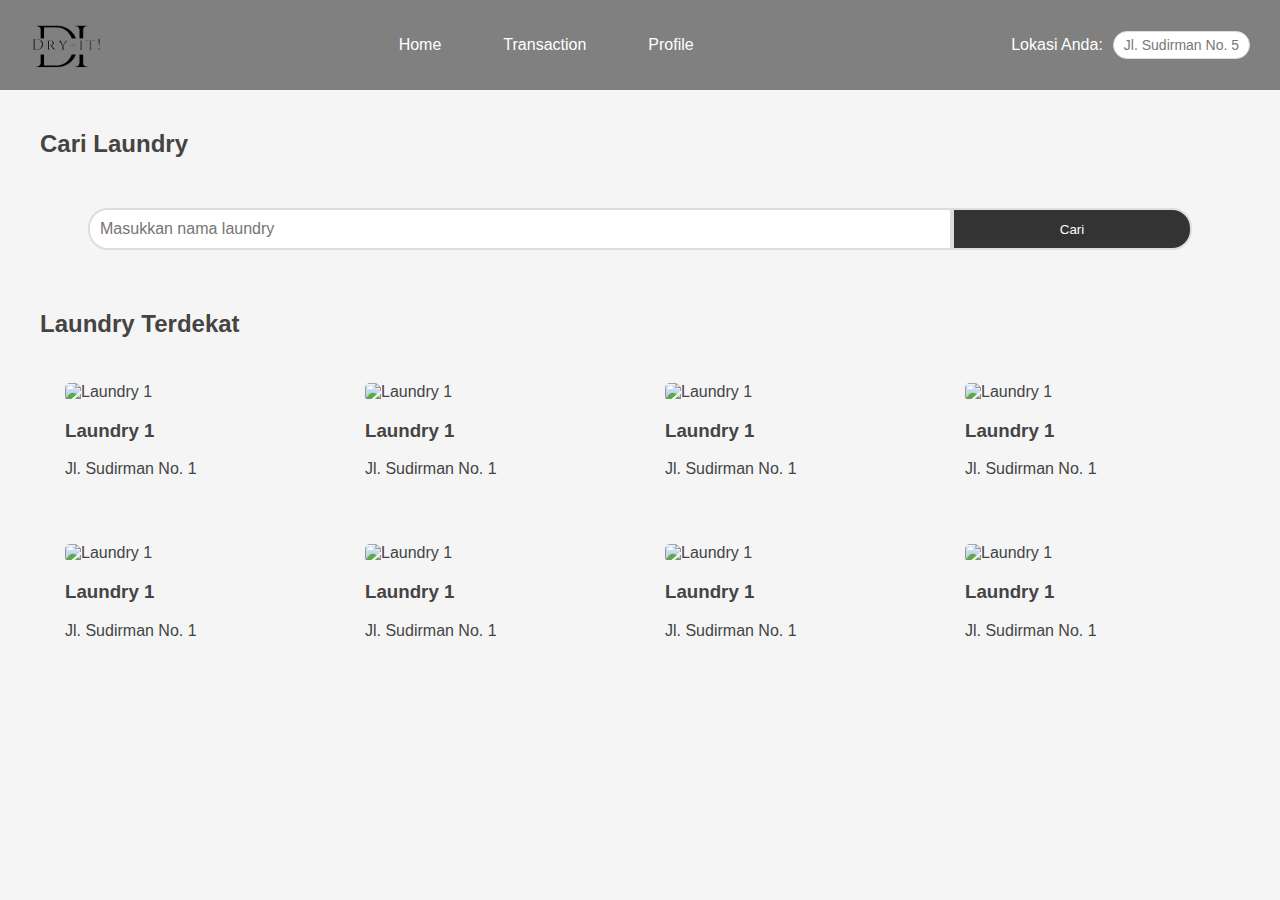
==== index.html @ 4c3f9113 "add logo, index.html, forgot-password.html" ====
<!DOCTYPE html>
<html>
  <head>
    <meta charset="UTF-8">
    <title>Dry-It | Dashboard</title>
    <link rel="stylesheet" href="style-index.css">
  </head>
  <body>
    <!-- Header -->
    <header>
      <div class="logo">
        <img src="logo2.png" alt="Dry-It Logo">
      </div>
      
      <nav>
        <ul>
          <li><a href="#">Home</a></li>
          <li><a href="#">Transaction</a></li>
          <li class="profile">
            <a href="#">Profile</a>
            <ul>
              <li><a href="#">View Profile</a></li>
              <li><a href="#">Logout</a></li>
            </ul>
          </li>
        </ul>
      </nav>
      
      <div class="location">
        <p>Lokasi Anda:</p>
        <button class="btn-location">Jl. Sudirman No. 5</button>
      </div>
    </header>

    <!-- Cari Laundry -->
    <section class="search">
      <div class="container">
        <h2>Cari Laundry</h2>
        <form>
          <input type="text" placeholder="Masukkan nama laundry">
          <button>Cari</button>
        </form>
      </div>
    </section>

    <!-- Laundry Terdekat -->
    <section class="nearby">
      <div class="container">
        <h2>Laundry Terdekat</h2>
        <div class="laundries">
          <div class="laundry">
            <img src="https://st.hzcdn.com/simgs/7d21b53308a355c8_4-6734/farmhouse-laundry-room.jpg" alt="Laundry 1">
            <h3>Laundry 1</h3>
            <p>Jl. Sudirman No. 1</p>
          </div>
          <div class="laundry">
            <img src="https://st.hzcdn.com/simgs/7d21b53308a355c8_4-6734/farmhouse-laundry-room.jpg" alt="Laundry 1">
            <h3>Laundry 1</h3>
            <p>Jl. Sudirman No. 1</p>
          </div>
          <div class="laundry">
            <img src="https://st.hzcdn.com/simgs/7d21b53308a355c8_4-6734/farmhouse-laundry-room.jpg" alt="Laundry 1">
            <h3>Laundry 1</h3>
            <p>Jl. Sudirman No. 1</p>
          </div>
          <div class="laundry">
            <img src="https://st.hzcdn.com/simgs/7d21b53308a355c8_4-6734/farmhouse-laundry-room.jpg" alt="Laundry 1">
            <h3>Laundry 1</h3>
            <p>Jl. Sudirman No. 1</p>
          </div>
          <div class="laundry">
            <img src="https://st.hzcdn.com/simgs/7d21b53308a355c8_4-6734/farmhouse-laundry-room.jpg" alt="Laundry 1">
            <h3>Laundry 1</h3>
            <p>Jl. Sudirman No. 1</p>
          </div>
          <div class="laundry">
            <img src="https://st.hzcdn.com/simgs/7d21b53308a355c8_4-6734/farmhouse-laundry-room.jpg" alt="Laundry 1">
            <h3>Laundry 1</h3>
            <p>Jl. Sudirman No. 1</p>
          </div>
          <div class="laundry">
            <img src="https://st.hzcdn.com/simgs/7d21b53308a355c8_4-6734/farmhouse-laundry-room.jpg" alt="Laundry 1">
            <h3>Laundry 1</h3>
            <p>Jl. Sudirman No. 1</p>
          </div>
          <div class="laundry">
            <img src="https://st.hzcdn.com/simgs/7d21b53308a355c8_4-6734/farmhouse-laundry-room.jpg" alt="Laundry 1">
            <h3>Laundry 1</h3>
            <p>Jl. Sudirman No. 1</p>
          </div>
        </div>
      </div>
    </section>

  </body>
</html>
---- style-index.css ----
/* Style untuk seluruh halaman */
body {
    margin: 0;
    font-family: sans-serif;
    color: #444;
    background-color: #f5f5f5;
  }
  
  /* Style untuk header */
  header {
    background-color: gray;
    color: #fff;
    padding: 20px;
    display: flex;
    justify-content: space-between;
    align-items: center;
    position: sticky;
    top: 0;
    z-index: 1;
  }

  nav {
    background-color: gray;
    height: 10px;
    display: flex;
    justify-content: space-between;
    align-items: center;
  }
  
  nav ul {
    list-style-type: none;
    margin: 0;
    padding: 0;
    display: flex;
  }
  
  nav li {
    margin-right: 30px;
  }
  
  nav li a {
    display: block;
    color: white;
    text-align: center;
    padding: 14px 16px;
    text-decoration: none;
  }
  
  nav li:hover {
    font-weight: bold;
  }
  
  nav li.profile ul {
    font-weight: normal;
    display: none;
    position: absolute;
    background-color: gray;
  }
  
  nav li.profile:hover ul {
    display: block;
  }
  
  nav li.profile ul li {
    display: block;
    margin: 0;
  }
  
  nav li.profile ul li a {
    display: block;
    padding: 10px 20px;
  }
  
  
  /* Style untuk logo */
  .logo {
    display: flex;
    align-items: center;
  }
  
  .logo img {
    height: 50px;
    margin-right: 10px;
    margin-left: 10px;
  }
  
  /* Style untuk tombol lokasi */
  .location {
    display: flex;
    align-items: center;
    margin-right: 10px;
  }

  .location p {
    margin-right: 10px;
  }

  .btn-location {
    background-color: #fff;
    border: 1px solid #ddd;
    padding: 5px 10px;
    border-radius: 20px;
    color: #777;
    font-size: 14px;
    cursor: pointer;
    transition: all 0.3s ease;
  }
  
  .btn-location:hover {
    background-color: #ddd;
    color: #333;
    border-color: #333;
  }
  
  /* Style untuk container */
  .container {
    max-width: 1200px;
    margin: 0 auto;
    padding: 0 20px;
  }
  
  /* Style untuk section */
  section {
    padding: 20px;
  }
  
  /* Style untuk search form */
  .search form {
    display: flex;
    justify-content: center;
    align-items: center;
    margin-top: 50px;
  }
  
  .search input[type="text"] {
    padding: 10px;
    font-size: 16px;
    border: 2px solid #ddd;
    border-radius: 20px 0 0 20px;
    width: 70%;
  }
  
  .search button {
    background-color: #333;
    color: #fff;
    border: 2px solid #ddd;
    border-radius: 0 20px 20px 0;
    padding: 11.6px;
    width: 20%;
  }
  
  /* atur laundry biar horizontal */
  .laundries {
    display: flex;
    justify-content: center;
    flex-wrap: wrap;
  }

  .laundry {
    display: inline-block; /* menampilkan elemen secara horizontal */
    width: calc(25% - 50px); /* menentukan lebar elemen */
    margin: 25px; /* memberi jarak antar elemen */
    vertical-align: top; /* mengatur elemen ke posisi paling atas */
  }

  .laundry img {
    width: 100%;
    height: 200px;
    object-fit: cover;
    border-radius: 5px;
  }
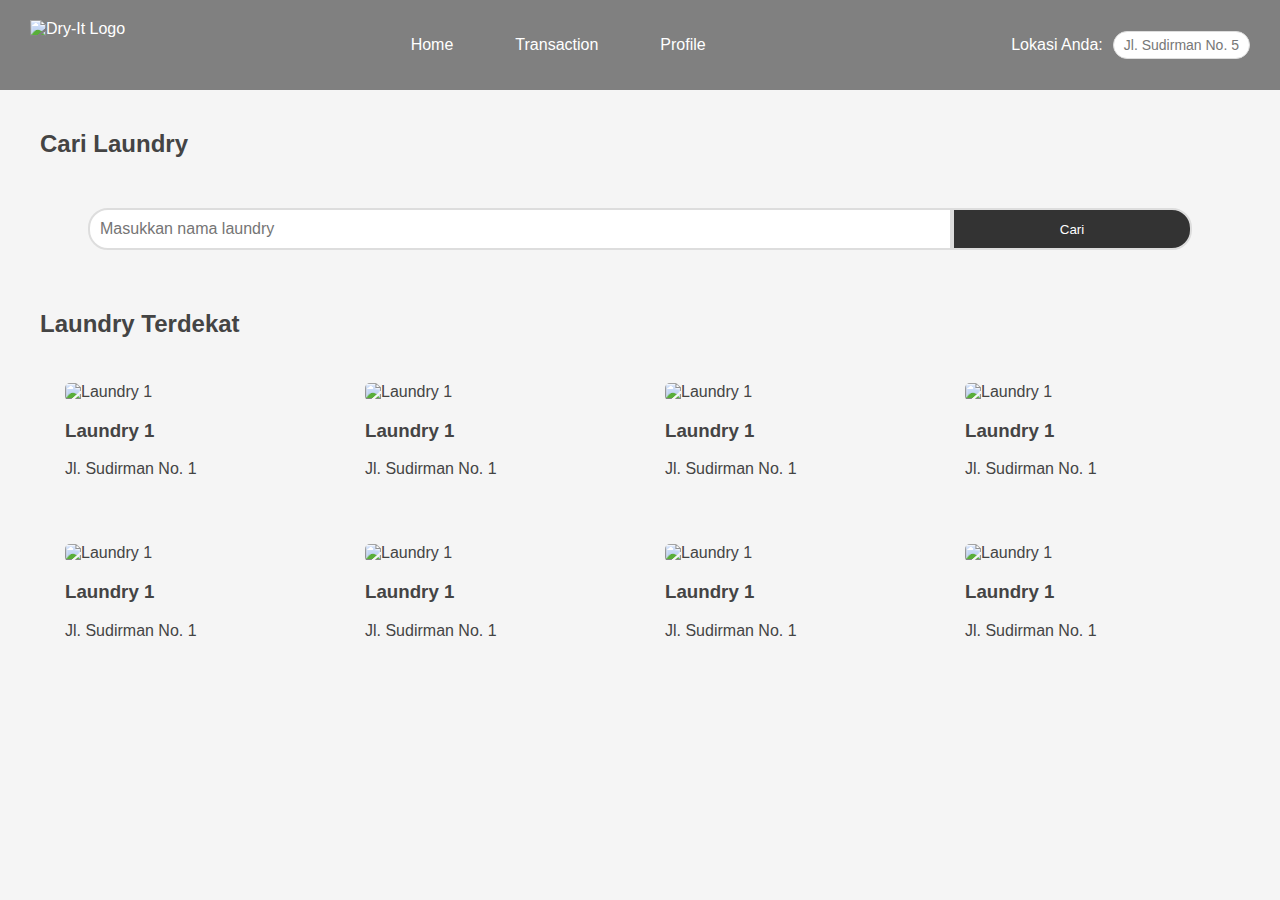
==== commit 3d07a288: "new update Stephan master" ====
--- a/index.html
+++ b/index.html
@@ -3,13 +3,14 @@
   <head>
     <meta charset="UTF-8">
     <title>Dry-It | Dashboard</title>
-    <link rel="stylesheet" href="style-index.css">
+    <link rel="stylesheet" href="index.css">
+    <link rel="shortcut icon" href="https://cdn.discordapp.com/attachments/524461320314028052/1090297730372472842/LogoSEcropped.png" type="image/x-icon">
   </head>
   <body>
     <!-- Header -->
     <header>
       <div class="logo">
-        <img src="logo2.png" alt="Dry-It Logo">
+        <img src="https://cdn.discordapp.com/attachments/524461320314028052/1090298933110124737/logo2.png" alt="Dry-It Logo">
       </div>
       
       <nav>
--- a/index.css
+++ b/index.css
@@ -0,0 +1,173 @@
+/* Style untuk seluruh halaman */
+body {
+    margin: 0;
+    font-family: sans-serif;
+    color: #444;
+    background-color: #f5f5f5;
+  }
+  
+  /* Style untuk header */
+  header {
+    background-color: gray;
+    color: #fff;
+    padding: 20px;
+    display: flex;
+    justify-content: space-between;
+    align-items: center;
+    position: sticky;
+    top: 0;
+    z-index: 1;
+  }
+
+  nav {
+    background-color: gray;
+    height: 10px;
+    display: flex;
+    justify-content: space-between;
+    align-items: center;
+  }
+  
+  nav ul {
+    list-style-type: none;
+    margin: 0;
+    padding: 0;
+    display: flex;
+  }
+  
+  nav li {
+    margin-right: 30px;
+  }
+  
+  nav li a {
+    display: block;
+    color: white;
+    text-align: center;
+    padding: 14px 16px;
+    text-decoration: none;
+  }
+  
+  nav li:hover {
+    font-weight: bold;
+  }
+  
+  nav li.profile ul {
+    font-weight: normal;
+    display: none;
+    position: absolute;
+    background-color: gray;
+  }
+  
+  nav li.profile:hover ul {
+    display: block;
+  }
+  
+  nav li.profile ul li {
+    display: block;
+    margin: 0;
+  }
+  
+  nav li.profile ul li a {
+    display: block;
+    padding: 10px 20px;
+  }
+  
+  
+  /* Style untuk logo */
+  .logo {
+    display: flex;
+    align-items: center;
+  }
+  
+  .logo img {
+    height: 50px;
+    margin-right: 10px;
+    margin-left: 10px;
+  }
+  
+  /* Style untuk tombol lokasi */
+  .location {
+    display: flex;
+    align-items: center;
+    margin-right: 10px;
+  }
+
+  .location p {
+    margin-right: 10px;
+  }
+
+  .btn-location {
+    background-color: #fff;
+    border: 1px solid #ddd;
+    padding: 5px 10px;
+    border-radius: 20px;
+    color: #777;
+    font-size: 14px;
+    cursor: pointer;
+    transition: all 0.3s ease;
+  }
+  
+  .btn-location:hover {
+    background-color: #ddd;
+    color: #333;
+    border-color: #333;
+  }
+  
+  /* Style untuk container */
+  .container {
+    max-width: 1200px;
+    margin: 0 auto;
+    padding: 0 20px;
+  }
+  
+  /* Style untuk section */
+  section {
+    padding: 20px;
+  }
+  
+  /* Style untuk search form */
+  .search form {
+    display: flex;
+    justify-content: center;
+    align-items: center;
+    margin-top: 50px;
+  }
+  
+  .search input[type="text"] {
+    padding: 10px;
+    font-size: 16px;
+    border: 2px solid #ddd;
+    border-radius: 20px 0 0 20px;
+    width: 70%;
+  }
+  
+  .search button {
+    background-color: #333;
+    color: #fff;
+    border: 2px solid #ddd;
+    border-radius: 0 20px 20px 0;
+    padding: 11.6px;
+    width: 20%;
+  }
+  
+  /* atur laundry biar horizontal */
+  .laundries {
+    display: flex;
+    justify-content: center;
+    flex-wrap: wrap;
+  }
+
+  .laundry {
+    display: inline-block; /* menampilkan elemen secara horizontal */
+    width: calc(25% - 50px); /* menentukan lebar elemen */
+    margin: 25px; /* memberi jarak antar elemen */
+    vertical-align: top; /* mengatur elemen ke posisi paling atas */
+  }
+
+  .laundry img {
+    width: 100%;
+    height: 200px;
+    object-fit: cover;
+    border-radius: 5px;
+  }
+
+  
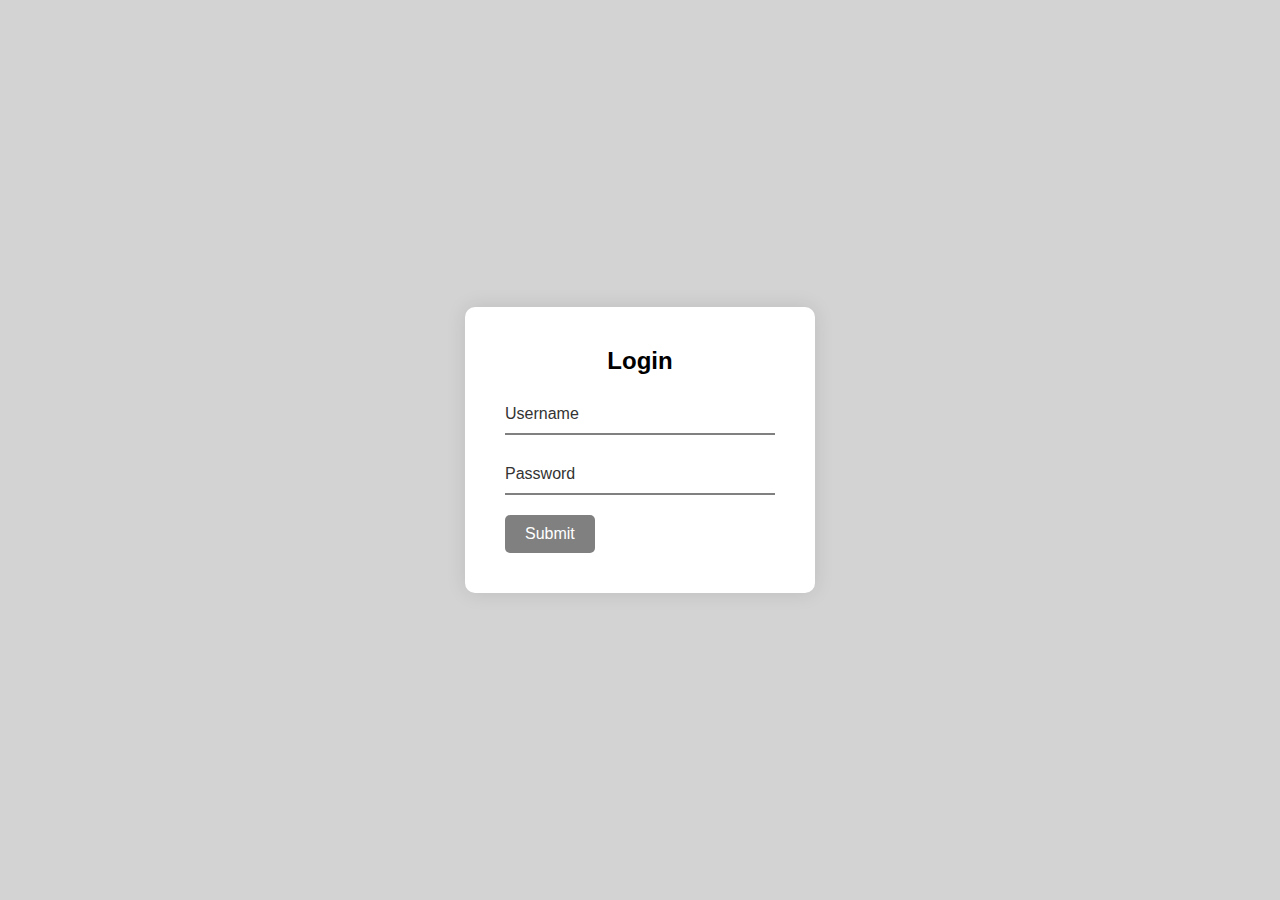
==== commit a379ae74: "change index" ====
--- a/index.html
+++ b/index.html
@@ -1,97 +1,29 @@
-<!DOCTYPE html>
-<html>
-  <head>
-    <meta charset="UTF-8">
-    <title>Dry-It | Dashboard</title>
-    <link rel="stylesheet" href="index.css">
-    <link rel="shortcut icon" href="https://cdn.discordapp.com/attachments/524461320314028052/1090297730372472842/LogoSEcropped.png" type="image/x-icon">
-  </head>
-  <body>
-    <!-- Header -->
-    <header>
-      <div class="logo">
-        <img src="https://cdn.discordapp.com/attachments/524461320314028052/1090298933110124737/logo2.png" alt="Dry-It Logo">
-      </div>
-      
-      <nav>
-        <ul>
-          <li><a href="#">Home</a></li>
-          <li><a href="#">Transaction</a></li>
-          <li class="profile">
-            <a href="#">Profile</a>
-            <ul>
-              <li><a href="#">View Profile</a></li>
-              <li><a href="#">Logout</a></li>
-            </ul>
-          </li>
-        </ul>
-      </nav>
-      
-      <div class="location">
-        <p>Lokasi Anda:</p>
-        <button class="btn-location">Jl. Sudirman No. 5</button>
-      </div>
-    </header>
-
-    <!-- Cari Laundry -->
-    <section class="search">
-      <div class="container">
-        <h2>Cari Laundry</h2>
-        <form>
-          <input type="text" placeholder="Masukkan nama laundry">
-          <button>Cari</button>
-        </form>
-      </div>
-    </section>
-
-    <!-- Laundry Terdekat -->
-    <section class="nearby">
-      <div class="container">
-        <h2>Laundry Terdekat</h2>
-        <div class="laundries">
-          <div class="laundry">
-            <img src="https://st.hzcdn.com/simgs/7d21b53308a355c8_4-6734/farmhouse-laundry-room.jpg" alt="Laundry 1">
-            <h3>Laundry 1</h3>
-            <p>Jl. Sudirman No. 1</p>
-          </div>
-          <div class="laundry">
-            <img src="https://st.hzcdn.com/simgs/7d21b53308a355c8_4-6734/farmhouse-laundry-room.jpg" alt="Laundry 1">
-            <h3>Laundry 1</h3>
-            <p>Jl. Sudirman No. 1</p>
-          </div>
-          <div class="laundry">
-            <img src="https://st.hzcdn.com/simgs/7d21b53308a355c8_4-6734/farmhouse-laundry-room.jpg" alt="Laundry 1">
-            <h3>Laundry 1</h3>
-            <p>Jl. Sudirman No. 1</p>
-          </div>
-          <div class="laundry">
-            <img src="https://st.hzcdn.com/simgs/7d21b53308a355c8_4-6734/farmhouse-laundry-room.jpg" alt="Laundry 1">
-            <h3>Laundry 1</h3>
-            <p>Jl. Sudirman No. 1</p>
-          </div>
-          <div class="laundry">
-            <img src="https://st.hzcdn.com/simgs/7d21b53308a355c8_4-6734/farmhouse-laundry-room.jpg" alt="Laundry 1">
-            <h3>Laundry 1</h3>
-            <p>Jl. Sudirman No. 1</p>
-          </div>
-          <div class="laundry">
-            <img src="https://st.hzcdn.com/simgs/7d21b53308a355c8_4-6734/farmhouse-laundry-room.jpg" alt="Laundry 1">
-            <h3>Laundry 1</h3>
-            <p>Jl. Sudirman No. 1</p>
-          </div>
-          <div class="laundry">
-            <img src="https://st.hzcdn.com/simgs/7d21b53308a355c8_4-6734/farmhouse-laundry-room.jpg" alt="Laundry 1">
-            <h3>Laundry 1</h3>
-            <p>Jl. Sudirman No. 1</p>
-          </div>
-          <div class="laundry">
-            <img src="https://st.hzcdn.com/simgs/7d21b53308a355c8_4-6734/farmhouse-laundry-room.jpg" alt="Laundry 1">
-            <h3>Laundry 1</h3>
-            <p>Jl. Sudirman No. 1</p>
-          </div>
-        </div>
-      </div>
-    </section>
-
-  </body>
-</html>
+<!DOCTYPE html>
+<html>
+<head>
+	<title>Login Page</title>
+	<link rel="stylesheet" type="text/css" href="index.css">
+</head>
+<body>
+	<div class="login-box">
+		<h2>Login</h2>
+		<form>
+			<div class="user-box">
+				<input type="text" name="" required="">
+				<label>Username</label>
+			</div>
+			<div class="user-box">
+				<input type="password" name="" required="">
+				<label>Password</label>
+			</div>
+			<a href="#">
+				<span></span>
+				<span></span>
+				<span></span>
+				<span></span>
+				Submit
+			</a>
+		</form>
+	</div>
+</body>
+</html>
--- a/index.css
+++ b/index.css
@@ -1,173 +1,91 @@
-/* Style untuk seluruh halaman */
+* {
+	margin: 0;
+	padding: 0;
+	box-sizing: border-box;
+	font-family: sans-serif;
+}
+
 body {
-    margin: 0;
-    font-family: sans-serif;
-    color: #444;
-    background-color: #f5f5f5;
-  }
-  
-  /* Style untuk header */
-  header {
-    background-color: gray;
-    color: #fff;
-    padding: 20px;
-    display: flex;
-    justify-content: space-between;
-    align-items: center;
-    position: sticky;
-    top: 0;
-    z-index: 1;
-  }
+	background: lightgray;
+	display: flex;
+	justify-content: center;
+	align-items: center;
+	height: 100vh;
+}
+.avatar {
+    width: 150px;
+    height: 150px;
+    /* border-radius: 50%; */
+    /* background-color: #1abc9c; */
+    padding: 1px;
+    /* box-shadow: 0 0 20px 0px rgba(0, 0, 0, 0.3); */
+    position: relative;
+    top: -10px;
+    left: 50%;
+    transform: translateX(-50%);
+}
+.login-box {
+	width: 350px;
+	background:white;
+	padding: 40px;
+	border-radius: 10px;
+	box-shadow: 0 0 20px 0px rgba(0, 0, 0, 0.1);
+}
 
-  nav {
-    background-color: gray;
-    height: 10px;
-    display: flex;
-    justify-content: space-between;
-    align-items: center;
-  }
-  
-  nav ul {
-    list-style-type: none;
-    margin: 0;
-    padding: 0;
-    display: flex;
-  }
-  
-  nav li {
-    margin-right: 30px;
-  }
-  
-  nav li a {
-    display: block;
-    color: white;
-    text-align: center;
-    padding: 14px 16px;
-    text-decoration: none;
-  }
-  
-  nav li:hover {
-    font-weight: bold;
-  }
-  
-  nav li.profile ul {
-    font-weight: normal;
-    display: none;
-    position: absolute;
-    background-color: gray;
-  }
-  
-  nav li.profile:hover ul {
-    display: block;
-  }
-  
-  nav li.profile ul li {
-    display: block;
-    margin: 0;
-  }
-  
-  nav li.profile ul li a {
-    display: block;
-    padding: 10px 20px;
-  }
-  
-  
-  /* Style untuk logo */
-  .logo {
-    display: flex;
-    align-items: center;
-  }
-  
-  .logo img {
-    height: 50px;
-    margin-right: 10px;
-    margin-left: 10px;
-  }
-  
-  /* Style untuk tombol lokasi */
-  .location {
-    display: flex;
-    align-items: center;
-    margin-right: 10px;
-  }
+.login-box h2 {
+	text-align: center;
+	margin-bottom: 20px;
+	color: black;
+}
 
-  .location p {
-    margin-right: 10px;
-  }
+.user-box {
+	position: relative;
+	margin-bottom: 20px;
+}
 
-  .btn-location {
-    background-color: #fff;
-    border: 1px solid #ddd;
-    padding: 5px 10px;
-    border-radius: 20px;
-    color: #777;
-    font-size: 14px;
-    cursor: pointer;
-    transition: all 0.3s ease;
-  }
-  
-  .btn-location:hover {
-    background-color: #ddd;
-    color: #333;
-    border-color: #333;
-  }
-  
-  /* Style untuk container */
-  .container {
-    max-width: 1200px;
-    margin: 0 auto;
-    padding: 0 20px;
-  }
-  
-  /* Style untuk section */
-  section {
-    padding: 20px;
-  }
-  
-  /* Style untuk search form */
-  .search form {
-    display: flex;
-    justify-content: center;
-    align-items: center;
-    margin-top: 50px;
-  }
-  
-  .search input[type="text"] {
-    padding: 10px;
-    font-size: 16px;
-    border: 2px solid #ddd;
-    border-radius: 20px 0 0 20px;
-    width: 70%;
-  }
-  
-  .search button {
-    background-color: #333;
-    color: #fff;
-    border: 2px solid #ddd;
-    border-radius: 0 20px 20px 0;
-    padding: 11.6px;
-    width: 20%;
-  }
-  
-  /* atur laundry biar horizontal */
-  .laundries {
-    display: flex;
-    justify-content: center;
-    flex-wrap: wrap;
-  }
+.user-box input {
+	width: 100%;
+	padding: 10px 0;
+	font-size: 16px;
+	color: gray;
+	border: none;
+	border-bottom: 2px solid gray;
+	outline: none;
+	background: transparent;
+}
 
-  .laundry {
-    display: inline-block; /* menampilkan elemen secara horizontal */
-    width: calc(25% - 50px); /* menentukan lebar elemen */
-    margin: 25px; /* memberi jarak antar elemen */
-    vertical-align: top; /* mengatur elemen ke posisi paling atas */
-  }
+.user-box label {
+	position: absolute;
+	top: 0;
+	left: 0;
+	padding: 10px 0;
+	font-size: 16px;
+	color: #333;
+	pointer-events: none;
+	transition: 0.5s;
+}
 
-  .laundry img {
-    width: 100%;
-    height: 200px;
-    object-fit: cover;
-    border-radius: 5px;
-  }
+.user-box input:focus ~ label,
+.user-box input:valid ~ label {
+	top: -20px;
+	left: 0;
+	color: gray;
+	font-size: 12px;
+}
 
-  
+a {
+	display: inline-block;
+	background: gray;
+	color: #fff;
+	padding: 10px 20px;
+	font-size: 16px;
+	text-align: center;
+	text-decoration: none;
+	border-radius: 5px;
+	transition: 0.5s;
+}
+
+a:hover {
+	background: #fff;
+	color: gray;
+}
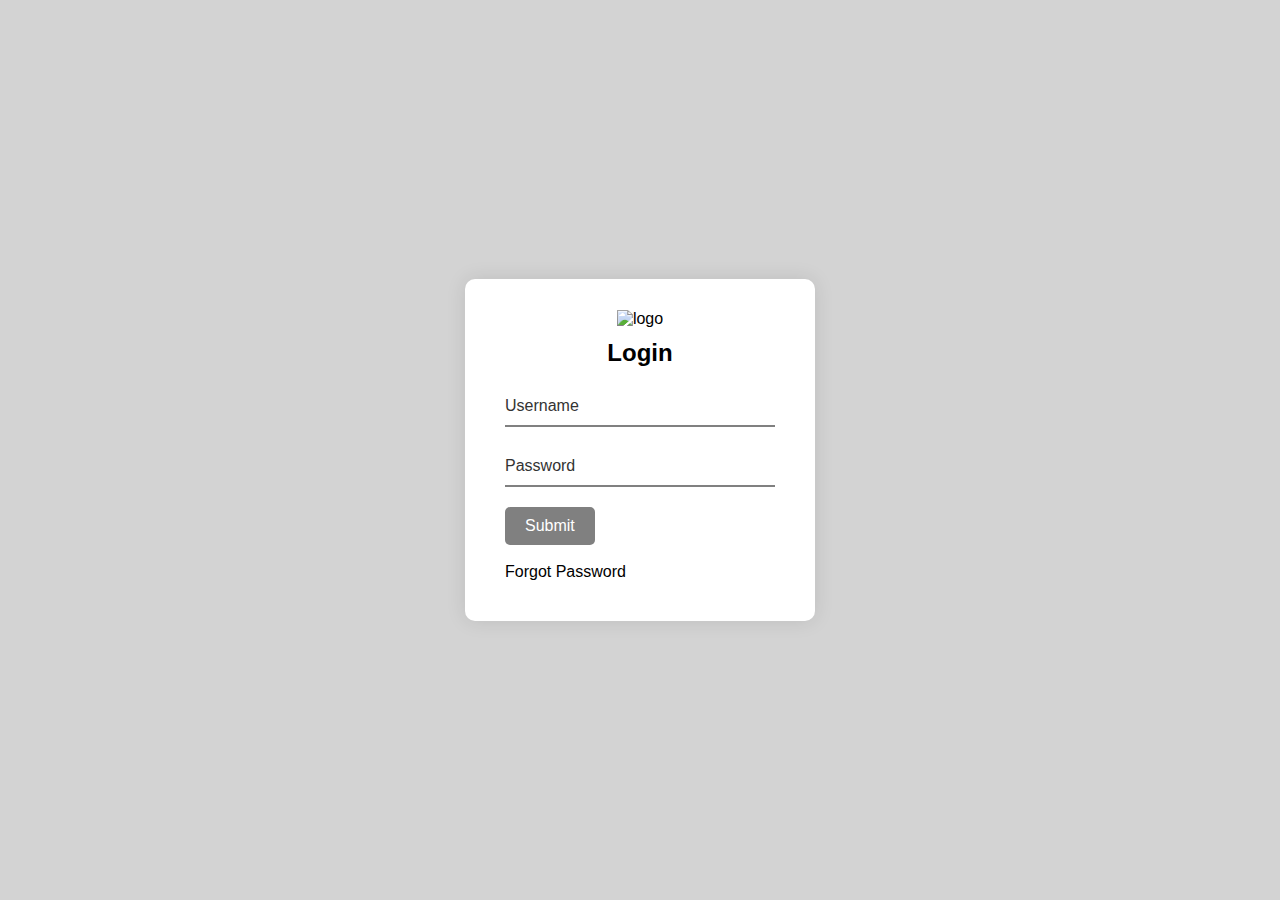
==== commit 55c86e7d: "fix login" ====
--- a/index.html
+++ b/index.html
@@ -6,6 +6,7 @@
 </head>
 <body>
 	<div class="login-box">
+		<img src="https://cdn.discordapp.com/attachments/524461320314028052/1090306681285644508/LogoSE.png" alt="logo" srcset="" class="avatar">
 		<h2>Login</h2>
 		<form>
 			<div class="user-box">
@@ -16,13 +17,15 @@
 				<input type="password" name="" required="">
 				<label>Password</label>
 			</div>
-			<a href="#">
+			<a href="Home.html" id="button">
 				<span></span>
 				<span></span>
 				<span></span>
 				<span></span>
 				Submit
 			</a>
+			<br><br>
+			<a href="forgot-password.html" class="forgot-button">Forgot Password</a>
 		</form>
 	</div>
 </body>
--- a/index.css
+++ b/index.css
@@ -73,7 +73,7 @@
 	font-size: 12px;
 }
 
-a {
+#button {
 	display: inline-block;
 	background: gray;
 	color: #fff;
@@ -85,7 +85,16 @@
 	transition: 0.5s;
 }
 
-a:hover {
+#button:hover {
 	background: #fff;
 	color: gray;
 }
+
+.forgot-button{
+	text-decoration: none;
+	color: black;
+}
+
+.forgot-button:hover{
+	text-decoration: underline;
+}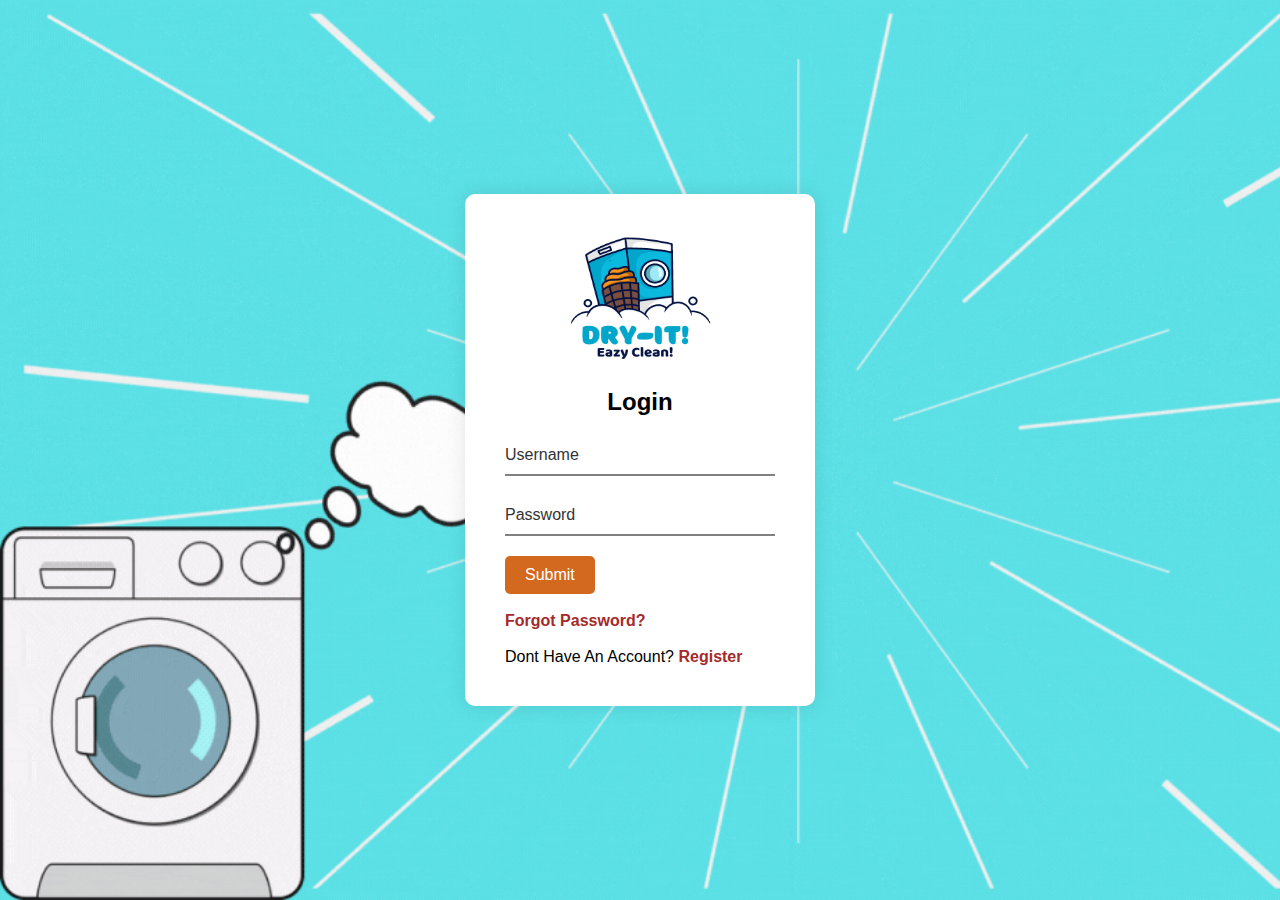
==== commit 11d2a26f: "add files via upload" ====
--- a/index.html
+++ b/index.html
@@ -3,10 +3,11 @@
 <head>
 	<title>Login Page</title>
 	<link rel="stylesheet" type="text/css" href="index.css">
+	<link rel="shortcut icon" href="assets/LogoSE(cropped).png" type="image/x-icon">
 </head>
-<body>
+<body style="background-image: url(assets/Untitled\ design.gif); background-size: cover;">
 	<div class="login-box">
-		<img src="https://cdn.discordapp.com/attachments/524461320314028052/1090306681285644508/LogoSE.png" alt="logo" srcset="" class="avatar">
+		<img src="assets/Dry-It! Logo (Cadangan) cropped.png" alt="logo" srcset="" class="avatar">
 		<h2>Login</h2>
 		<form>
 			<div class="user-box">
@@ -25,7 +26,10 @@
 				Submit
 			</a>
 			<br><br>
-			<a href="forgot-password.html" class="forgot-button">Forgot Password</a>
+			<a href="forgot-password.html" class="forgot-button"><b>Forgot Password?</b></a>
+			<br><br>
+			<span>Dont Have An Account? <a href="RegisterPage.html" class="forgot-button"><b>Register</b></a></span>
+			
 		</form>
 	</div>
 </body>
--- a/index.css
+++ b/index.css
@@ -75,7 +75,7 @@
 
 #button {
 	display: inline-block;
-	background: gray;
+	background: chocolate;
 	color: #fff;
 	padding: 10px 20px;
 	font-size: 16px;
@@ -87,12 +87,12 @@
 
 #button:hover {
 	background: #fff;
-	color: gray;
+	color: chocolate;
 }
 
 .forgot-button{
 	text-decoration: none;
-	color: black;
+	color: brown;
 }
 
 .forgot-button:hover{
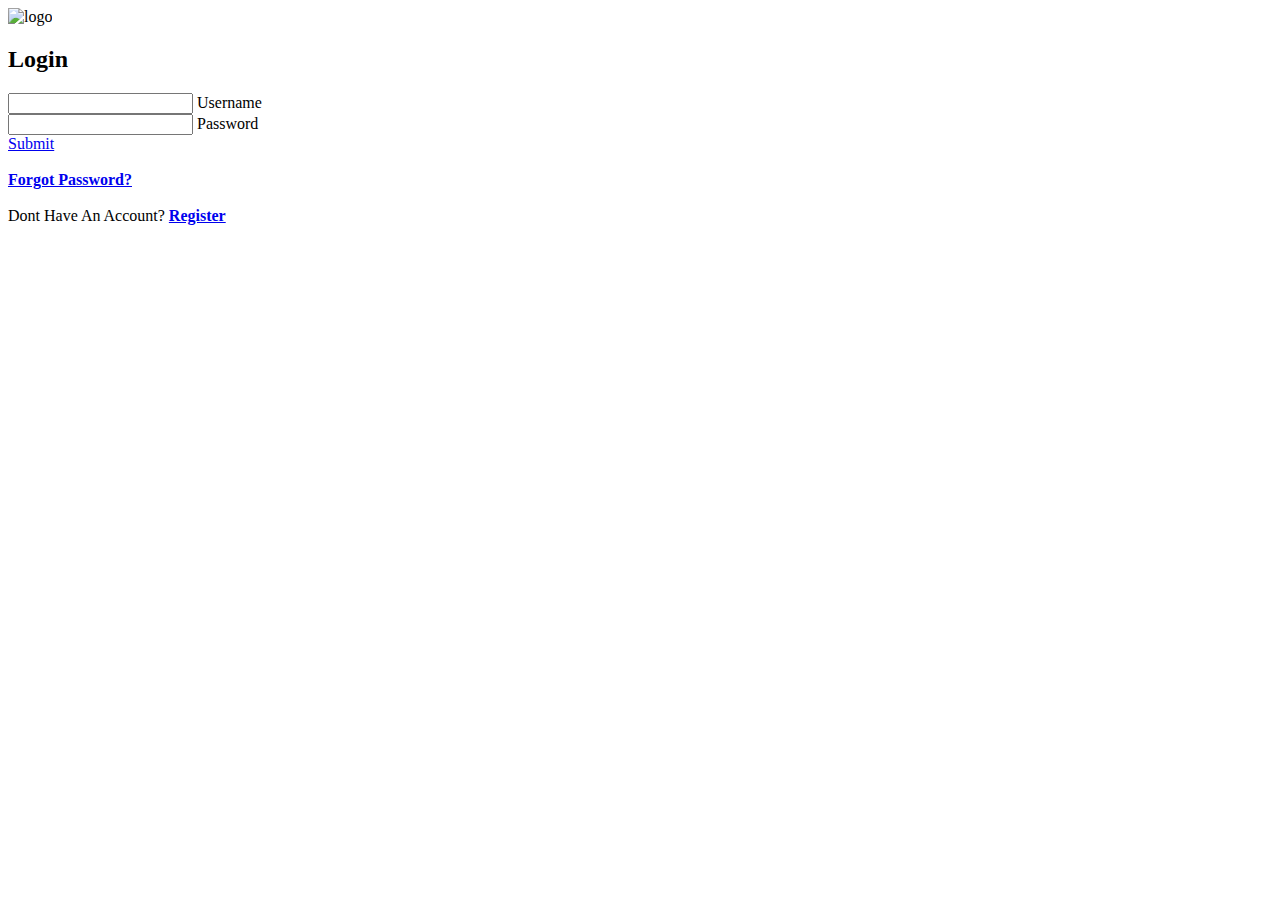
==== commit 7598aa58: "new" ====
--- a/index.html
+++ b/index.html
@@ -3,11 +3,11 @@
 <head>
 	<title>Login Page</title>
 	<link rel="stylesheet" type="text/css" href="index.css">
-	<link rel="shortcut icon" href="assets/LogoSE(cropped).png" type="image/x-icon">
+	<link rel="shortcut icon" href="https://cdn.discordapp.com/attachments/524461320314028052/1090665780112261120/LogoSEcropped.png" type="image/x-icon">
 </head>
-<body style="background-image: url(assets/Untitled\ design.gif); background-size: cover;">
+<body style="background-image: url(https://cdn.discordapp.com/attachments/524461320314028052/1090666262247518310/Untitleddesign.gif); background-size: cover;">
 	<div class="login-box">
-		<img src="assets/Dry-It! Logo (Cadangan) cropped.png" alt="logo" srcset="" class="avatar">
+		<img src="https://cdn.discordapp.com/attachments/524461320314028052/1090665918171971675/Dry-It_Logo_Cadangan_cropped.png" alt="logo" srcset="" class="avatar">
 		<h2>Login</h2>
 		<form>
 			<div class="user-box">
